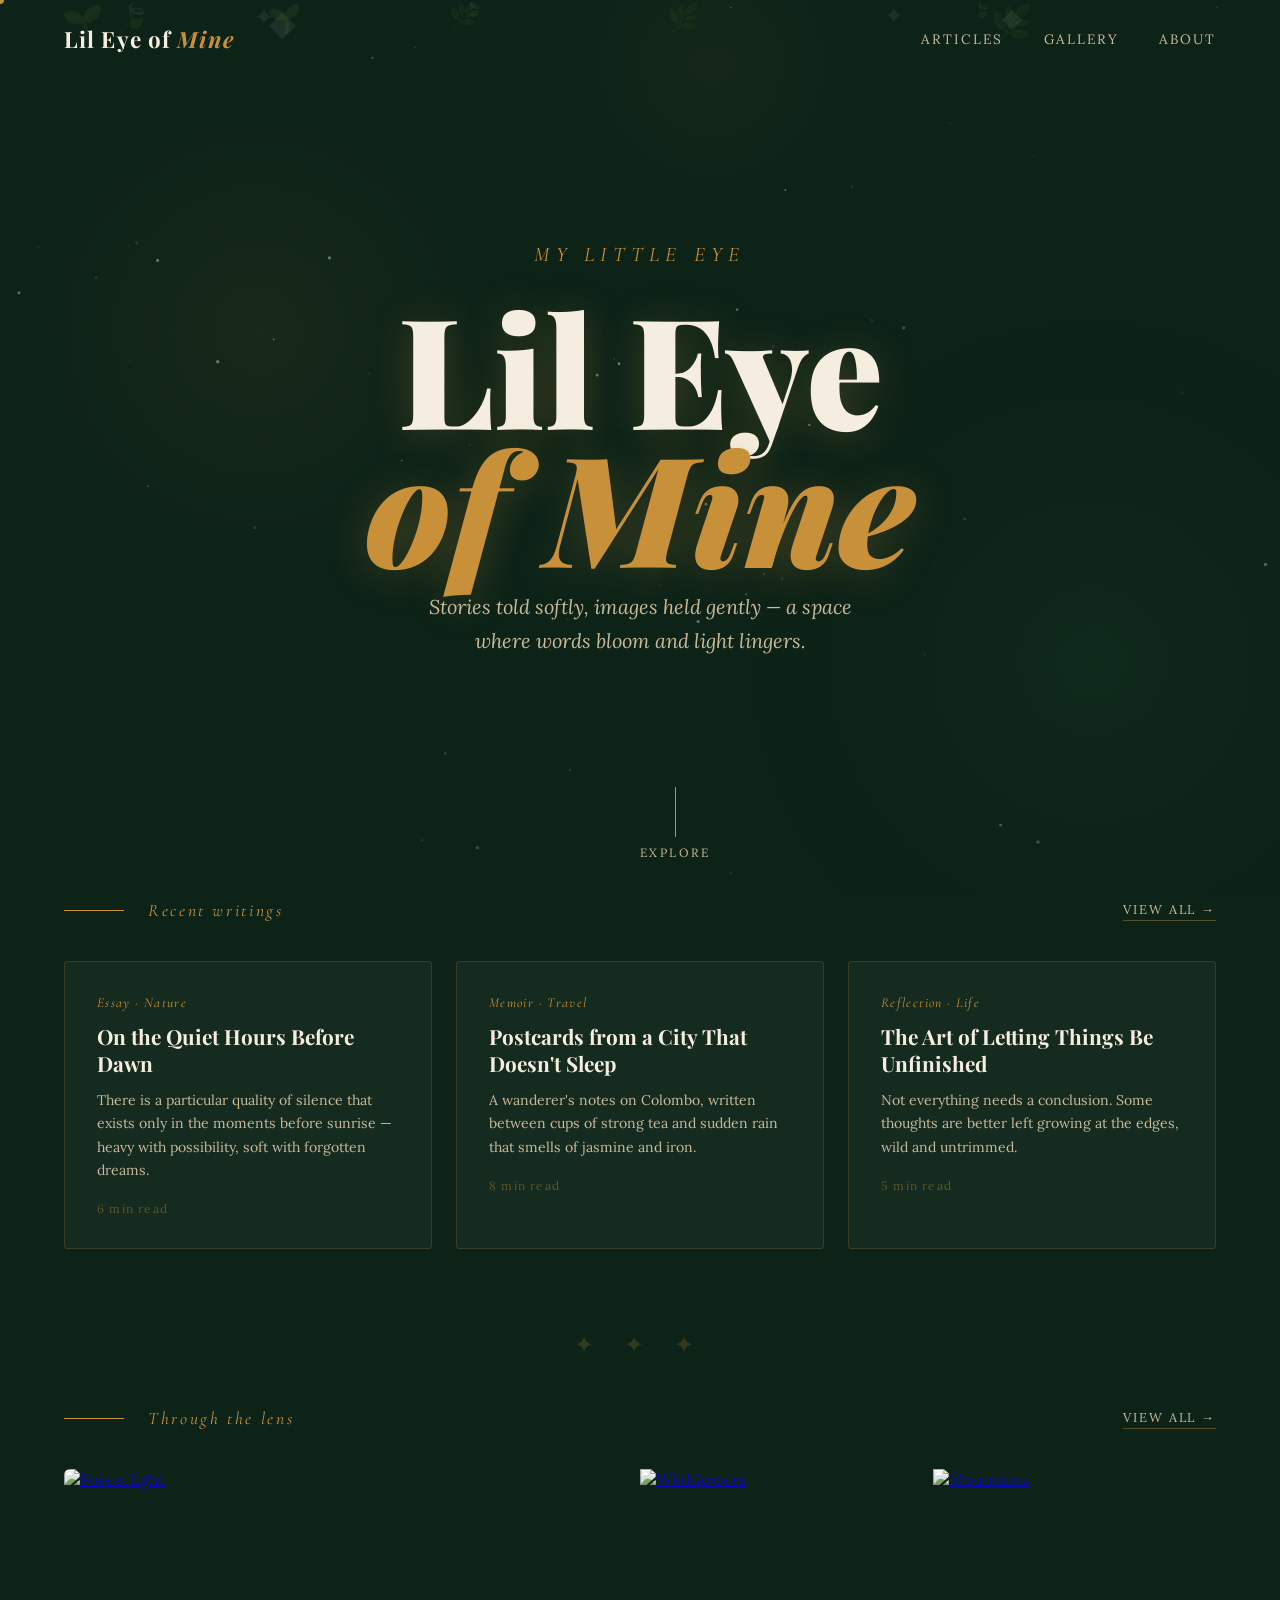
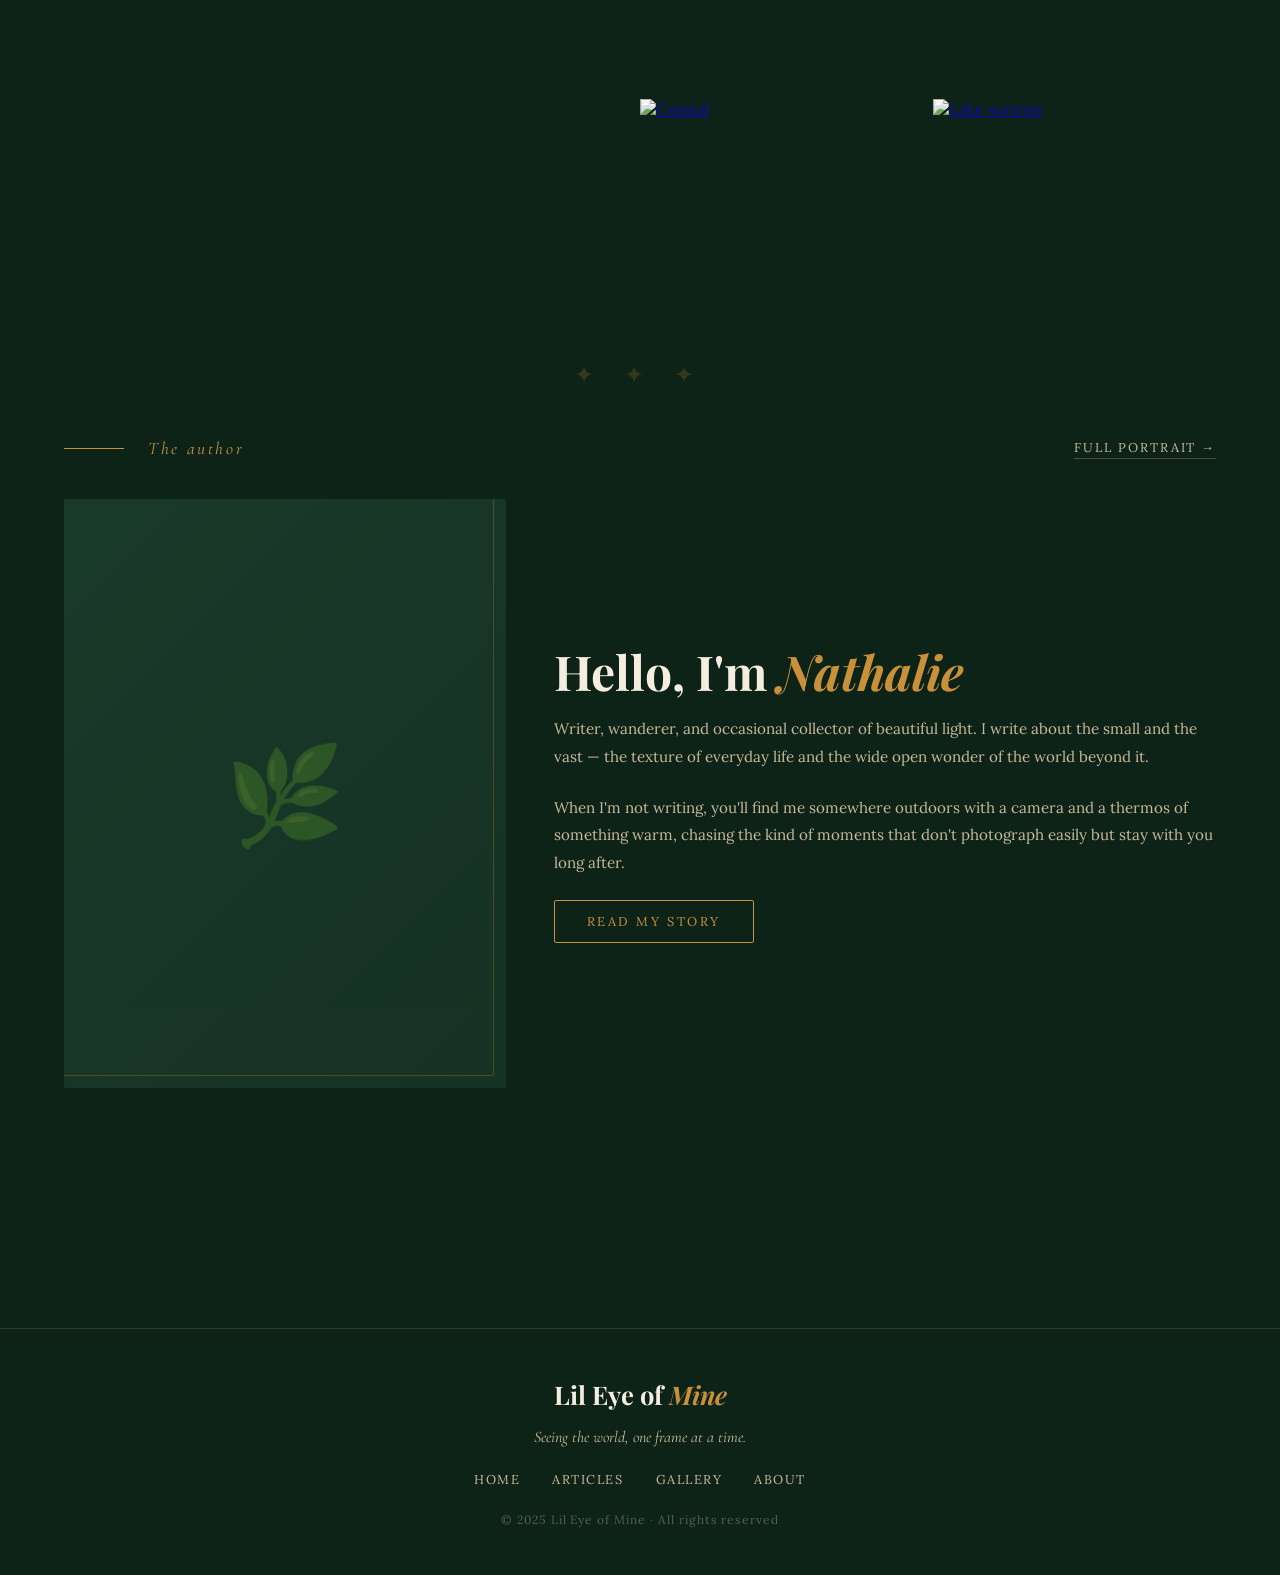
==== index.html @ 5d55c8c0 "deploy" ====
<!DOCTYPE html>
<html lang="en">
<head>
<meta charset="UTF-8">
<meta name="viewport" content="width=device-width, initial-scale=1.0">
<title>Lil Eye of Mine</title>
<link rel="preconnect" href="https://fonts.googleapis.com">
<link href="https://fonts.googleapis.com/css2?family=Playfair+Display:ital,wght@0,400;0,700;0,900;1,400;1,700&family=Lora:ital,wght@0,400;0,500;1,400&family=Cormorant+Garamond:ital,wght@0,300;1,300;1,400&display=swap" rel="stylesheet">
<link rel="stylesheet" href="shared.css">
<link rel="stylesheet" href="index.css">
</head>
<body>

<canvas id="bg-canvas"></canvas>

<div class="botanicals" id="botanicals"></div>

<nav class="nav" id="mainNav">
  <a href="index.html" class="nav-logo">Lil Eye of <span>Mine</span></a>
  <div class="nav-links">
    <a href="articles.html">Articles</a>
    <a href="gallery.html">Gallery</a>
    <a href="about.html">About</a>
  </div>
</nav>

<!-- HERO -->
<section class="hero">
  <p class="hero-eyebrow">My Little Eye</p>
  <h1 class="hero-title">Lil Eye<br><span>of Mine</span></h1>
  <p class="hero-subtitle">Stories told softly, images held gently — a space where words bloom and light lingers.</p>
  <div class="hero-scroll">
    <div class="scroll-line"></div>
    <span>Explore</span>
  </div>
</section>

<!-- CONTENT -->
<div class="home-sections">

  <!-- ARTICLES -->
  <div class="section-label">
    <span class="section-label-text">Recent writings</span>
    <a href="articles.html">View all →</a>
  </div>
  <div class="articles-grid">
    <a href="articles.html" class="article-card">
      <div class="article-tag">Essay · Nature</div>
      <div class="article-card-title">On the Quiet Hours Before Dawn</div>
      <div class="article-card-excerpt">There is a particular quality of silence that exists only in the moments before sunrise — heavy with possibility, soft with forgotten dreams.</div>
      <div class="article-read-time">6 min read</div>
    </a>
    <a href="articles.html" class="article-card">
      <div class="article-tag">Memoir · Travel</div>
      <div class="article-card-title">Postcards from a City That Doesn't Sleep</div>
      <div class="article-card-excerpt">A wanderer's notes on Colombo, written between cups of strong tea and sudden rain that smells of jasmine and iron.</div>
      <div class="article-read-time">8 min read</div>
    </a>
    <a href="articles.html" class="article-card">
      <div class="article-tag">Reflection · Life</div>
      <div class="article-card-title">The Art of Letting Things Be Unfinished</div>
      <div class="article-card-excerpt">Not everything needs a conclusion. Some thoughts are better left growing at the edges, wild and untrimmed.</div>
      <div class="article-read-time">5 min read</div>
    </a>
  </div>

  <div class="ornamental-divider">✦ ✦ ✦</div>

  <!-- GALLERY -->
  <div class="section-label">
    <span class="section-label-text">Through the lens</span>
    <a href="gallery.html">View all →</a>
  </div>
  <div class="gallery-strip">
    <a href="gallery.html" class="gallery-thumb">
      <img src="https://images.unsplash.com/photo-1441974231531-c6227db76b6e?w=600&q=80" alt="Forest light">
      <div class="gallery-thumb-overlay"><span>See gallery</span></div>
    </a>
    <a href="gallery.html" class="gallery-thumb">
      <img src="https://images.unsplash.com/photo-1465146344425-f00d5f5c8f07?w=400&q=80" alt="Wildflowers">
      <div class="gallery-thumb-overlay"><span>+</span></div>
    </a>
    <a href="gallery.html" class="gallery-thumb">
      <img src="https://images.unsplash.com/photo-1506905925346-21bda4d32df4?w=400&q=80" alt="Mountains">
      <div class="gallery-thumb-overlay"><span>+</span></div>
    </a>
    <a href="gallery.html" class="gallery-thumb">
      <img src="https://images.unsplash.com/photo-1500534314209-a25ddb2bd429?w=400&q=80" alt="Coastal">
      <div class="gallery-thumb-overlay"><span>+</span></div>
    </a>
    <a href="gallery.html" class="gallery-thumb">
      <img src="https://images.unsplash.com/photo-1476514525535-07fb3b4ae5f1?w=400&q=80" alt="Lake sunrise">
      <div class="gallery-thumb-overlay"><span>+</span></div>
    </a>
  </div>

  <div class="ornamental-divider">✦ ✦ ✦</div>

  <!-- ABOUT -->
  <div class="section-label">
    <span class="section-label-text">The author</span>
    <a href="about.html">Full portrait →</a>
  </div>
  <div class="about-preview">
    <div class="about-portrait">
      <div class="about-portrait-frame">
        <div class="portrait-placeholder">🌿</div>
      </div>
    </div>
    <div class="about-text">
      <h2>Hello, I'm <em>Nathalie</em></h2>
      <p>Writer, wanderer, and occasional collector of beautiful light. I write about the small and the vast — the texture of everyday life and the wide open wonder of the world beyond it.</p>
      <p>When I'm not writing, you'll find me somewhere outdoors with a camera and a thermos of something warm, chasing the kind of moments that don't photograph easily but stay with you long after.</p>
      <a href="about.html" class="btn-outline">Read my story</a>
    </div>
  </div>

</div>

<!-- FOOTER -->
<footer class="footer">
  <div class="footer-inner">
    <div class="footer-logo">Lil Eye of <span>Mine</span></div>
    <p class="footer-tagline">Seeing the world, one frame at a time.</p>
    <div class="footer-links">
      <a href="index.html">Home</a>
      <a href="articles.html">Articles</a>
      <a href="gallery.html">Gallery</a>
      <a href="about.html">About</a>
    </div>
    <p class="footer-copy">© 2025 Lil Eye of Mine · All rights reserved</p>
  </div>
</footer>

<script src="shared.js"></script>
<script>
// ── ANIMATED CANVAS BACKGROUND ──
const canvas = document.getElementById('bg-canvas');
const ctx = canvas.getContext('2d');

function resize() {
  canvas.width = window.innerWidth;
  canvas.height = window.innerHeight;
}
resize();
window.addEventListener('resize', resize);

// Particles
const particles = [];
for (let i = 0; i < 60; i++) {
  particles.push({
    x: Math.random() * window.innerWidth,
    y: Math.random() * window.innerHeight,
    r: Math.random() * 1.5 + 0.3,
    vx: (Math.random() - 0.5) * 0.3,
    vy: (Math.random() - 0.5) * 0.3,
    alpha: Math.random() * 0.4 + 0.05,
  });
}

// Orbs
const orbs = [
  { x: 0.2, y: 0.3, r: 350, hue: 'rgba(201,144,58,0.06)' },
  { x: 0.8, y: 0.7, r: 400, hue: 'rgba(26,80,50,0.15)' },
  { x: 0.5, y: 0.1, r: 250, hue: 'rgba(201,144,58,0.04)' },
];

let t = 0;
function draw() {
  ctx.clearRect(0, 0, canvas.width, canvas.height);
  ctx.fillStyle = '#0d2318';
  ctx.fillRect(0, 0, canvas.width, canvas.height);

  // Orbs
  orbs.forEach((o, i) => {
    const ox = canvas.width * o.x + Math.sin(t * 0.0004 + i) * 80;
    const oy = canvas.height * o.y + Math.cos(t * 0.0003 + i) * 60;
    const grad = ctx.createRadialGradient(ox, oy, 0, ox, oy, o.r);
    grad.addColorStop(0, o.hue);
    grad.addColorStop(1, 'transparent');
    ctx.fillStyle = grad;
    ctx.fillRect(0, 0, canvas.width, canvas.height);
  });

  // Stars/particles
  particles.forEach(p => {
    p.x += p.vx; p.y += p.vy;
    if (p.x < 0) p.x = canvas.width;
    if (p.x > canvas.width) p.x = 0;
    if (p.y < 0) p.y = canvas.height;
    if (p.y > canvas.height) p.y = 0;
    ctx.beginPath();
    ctx.arc(p.x, p.y, p.r, 0, Math.PI * 2);
    ctx.fillStyle = `rgba(245,237,224,${p.alpha})`;
    ctx.fill();
  });

  // Grain overlay
  ctx.fillStyle = `rgba(245,237,224,0.012)`;
  for (let i = 0; i < 200; i++) {
    ctx.fillRect(
      Math.random() * canvas.width,
      Math.random() * canvas.height,
      1, 1
    );
  }

  t++;
  requestAnimationFrame(draw);
}
draw();

// ── FLOATING LEAVES ──
const leafSymbols = ['🌿', '🍃', '🌱', '✦', '◆'];
const container = document.getElementById('botanicals');
for (let i = 0; i < 12; i++) {
  const el = document.createElement('div');
  el.className = 'leaf';
  el.textContent = leafSymbols[i % leafSymbols.length];
  el.style.cssText = `
    left: ${Math.random() * 100}%;
    font-size: ${Math.random() * 1.5 + 0.8}rem;
    animation-duration: ${Math.random() * 20 + 25}s;
    animation-delay: ${Math.random() * 20}s;
  `;
  container.appendChild(el);
}
</script>
</body>
</html>
---- shared.css ----
/* ═══════════════════════════════════════════
   LEAF & INK — Shared Stylesheet
   Palette: Forest Green · Warm Cream · Gold
   ═══════════════════════════════════════════ */

:root {
  --green-deep:   #0d2318;
  --green-mid:    #1a3a2a;
  --green-light:  #2a5540;
  --cream:        #f5ede0;
  --cream-muted:  #c8b99a;
  --gold:         #c9903a;
  --gold-dim:     rgba(201,144,58,0.4);
  --gold-glow:    rgba(201,144,58,0.15);
}

*, *::before, *::after { box-sizing: border-box; margin: 0; padding: 0; }

html { scroll-behavior: smooth; }

/* ── CUSTOM CURSOR ── */
* { cursor: none !important; }

.cursor-dot {
  position: fixed;
  top: 0; left: 0;
  width: 8px; height: 8px;
  background: var(--gold);
  border-radius: 50%;
  pointer-events: none;
  z-index: 9999;
  transform: translate(-50%, -50%);
  transition: transform 0.1s ease, background 0.3s ease, width 0.3s ease, height 0.3s ease;
  mix-blend-mode: normal;
}

.cursor-ring {
  position: fixed;
  top: 0; left: 0;
  width: 36px; height: 36px;
  border: 1px solid rgba(201,144,58,0.6);
  border-radius: 50%;
  pointer-events: none;
  z-index: 9998;
  transform: translate(-50%, -50%);
  transition: transform 0.12s ease, width 0.35s ease, height 0.35s ease,
              border-color 0.35s ease, background 0.35s ease;
}

/* Hover state — grows ring, dot pulses gold */
body.cursor-hover .cursor-dot {
  width: 10px; height: 10px;
  background: var(--cream);
}

body.cursor-hover .cursor-ring {
  width: 52px; height: 52px;
  border-color: var(--gold);
  background: rgba(201,144,58,0.07);
}

/* Click state */
body.cursor-click .cursor-dot {
  width: 6px; height: 6px;
  background: var(--cream);
}

body.cursor-click .cursor-ring {
  width: 22px; height: 22px;
  border-color: var(--cream);
  background: rgba(201,144,58,0.15);
}

body {
  background: var(--green-deep);
  color: var(--cream);
  font-family: 'Lora', serif;
  min-height: 100vh;
  overflow-x: hidden;
}

/* ── KEYFRAMES ── */
@keyframes fadeUp {
  to { opacity: 1; transform: translateY(0); }
}

@keyframes fadeIn {
  from { opacity: 0; }
  to   { opacity: 1; }
}

@keyframes shimmer {
  0%   { background-position: -200% center; }
  100% { background-position: 200% center; }
}

/* ── NAVIGATION ── */
.nav {
  position: fixed; top: 0; left: 0; right: 0; z-index: 100;
  display: flex; align-items: center; justify-content: space-between;
  padding: 1.5rem clamp(1.5rem, 5vw, 4rem);
  transition: background 0.4s, backdrop-filter 0.4s;
}

.nav.scrolled {
  background: rgba(13,35,24,0.92);
  backdrop-filter: blur(12px);
  border-bottom: 1px solid rgba(201,144,58,0.15);
}

.nav-logo {
  font-family: 'Playfair Display', serif;
  font-size: 1.4rem; font-weight: 700;
  color: var(--cream); text-decoration: none;
  letter-spacing: 0.05em;
}

.nav-logo span { color: var(--gold); font-style: italic; }

.nav-links {
  display: flex; gap: 2.5rem;
}

.nav-links a {
  font-family: 'Lora', serif;
  font-size: 0.85rem; letter-spacing: 0.15em;
  text-transform: uppercase; text-decoration: none;
  color: var(--cream-muted); transition: color 0.3s;
  position: relative;
}

.nav-links a::after {
  content: ''; position: absolute; bottom: -4px; left: 0; right: 0;
  height: 1px; background: var(--gold);
  transform: scaleX(0); transform-origin: left;
  transition: transform 0.3s ease;
}

.nav-links a:hover { color: var(--cream); }
.nav-links a:hover::after { transform: scaleX(1); }

/* ── PAGE HEADER ── */
.page-header {
  position: relative; z-index: 2;
  padding: 10rem clamp(1.5rem, 5vw, 6rem) 4rem;
  max-width: 1300px; margin: 0 auto;
  text-align: center;
}

.page-header-tag {
  font-family: 'Cormorant Garamond', serif;
  font-style: italic; font-size: 1.1rem;
  color: var(--gold); letter-spacing: 0.25em;
  display: block; margin-bottom: 1rem;
}

.page-header h1 {
  font-family: 'Playfair Display', serif;
  font-size: clamp(3rem, 8vw, 6rem);
  font-weight: 900; color: var(--cream);
  line-height: 1.0; margin-bottom: 1rem;
}

.page-header p {
  font-family: 'Lora', serif;
  font-style: italic; font-size: 1.1rem;
  color: var(--cream-muted); max-width: 520px;
  margin: 0 auto; line-height: 1.7;
}

/* ── FOOTER ── */
.footer {
  position: relative; z-index: 2;
  border-top: 1px solid rgba(201,144,58,0.2);
  margin-top: 4rem;
  padding: 3rem clamp(1.5rem, 5vw, 4rem);
}

.footer-inner {
  max-width: 1300px; margin: 0 auto;
  display: flex; flex-direction: column; align-items: center;
  gap: 1rem; text-align: center;
}

.footer-logo {
  font-family: 'Playfair Display', serif;
  font-size: 1.6rem; font-weight: 700; color: var(--cream);
}

.footer-logo span { color: var(--gold); font-style: italic; }

.footer-tagline {
  font-family: 'Cormorant Garamond', serif;
  font-style: italic; font-size: 1rem;
  color: var(--cream-muted);
}

.footer-links {
  display: flex; gap: 2rem; flex-wrap: wrap; justify-content: center;
  margin: 0.5rem 0;
}

.footer-links a {
  font-family: 'Lora', serif; font-size: 0.8rem;
  letter-spacing: 0.12em; text-transform: uppercase;
  color: var(--cream-muted); text-decoration: none;
  transition: color 0.3s;
}

.footer-links a:hover { color: var(--gold); }

.footer-copy {
  font-family: 'Lora', serif; font-size: 0.75rem;
  color: rgba(200,185,154,0.4); letter-spacing: 0.08em;
}

/* ── STATIC BG (non-homepage) ── */
.static-bg {
  position: fixed; inset: 0; z-index: 0;
  background:
    radial-gradient(ellipse 80% 60% at 15% 20%, rgba(201,144,58,0.07) 0%, transparent 60%),
    radial-gradient(ellipse 60% 80% at 85% 80%, rgba(26,80,50,0.15) 0%, transparent 60%),
    var(--green-deep);
}

/* ── UTILITY ── */
.visually-hidden { position: absolute; width: 1px; height: 1px; overflow: hidden; clip: rect(0,0,0,0); }

/* ── SCROLL REVEAL ── */
.reveal {
  opacity: 0; transform: translateY(28px);
  transition: opacity 0.8s ease, transform 0.8s ease;
}

.reveal.visible { opacity: 1; transform: translateY(0); }

/* ══════════════════════════════════════
   FAT BEE FOLLOWER
   ══════════════════════════════════════ */

.bee-follower {
  position: fixed;
  pointer-events: none;
  z-index: 9997;
  transition: opacity 0.4s;
  transform: translate(-50%, -50%);
}

.bee-body {
  position: relative;
  width: 38px;
  height: 38px;
  display: flex;
  align-items: center;
  justify-content: center;
}

/* ── WINGS ── */
.bee-wing {
  position: absolute;
  width: 20px;
  height: 13px;
  background: rgba(220, 240, 255, 0.78);
  border-radius: 50% 50% 50% 50% / 60% 60% 40% 40%;
  border: 1px solid rgba(180, 220, 255, 0.5);
  top: -6px;
  animation: wingFlap 0.13s ease-in-out infinite alternate;
  transform-origin: bottom center;
}

.bee-wing-l {
  left: 0px;
  transform-origin: bottom right;
  animation-name: wingFlapL;
}

.bee-wing-r {
  right: 0px;
  transform-origin: bottom left;
  animation-name: wingFlapR;
}

@keyframes wingFlapL {
  from { transform: rotate(-25deg) scaleY(1);   }
  to   { transform: rotate(-5deg)  scaleY(0.75); }
}

@keyframes wingFlapR {
  from { transform: rotate(25deg)  scaleY(1);   }
  to   { transform: rotate(5deg)   scaleY(0.75); }
}

/* ── TORSO ── */
.bee-torso {
  position: relative;
  width: 26px;
  height: 30px;
  background: #f5c842;
  border-radius: 50% 50% 45% 45% / 55% 55% 50% 50%;
  display: flex;
  flex-direction: column;
  align-items: center;
  justify-content: center;
  gap: 3px;
  box-shadow:
    inset 0 3px 6px rgba(255,255,255,0.35),
    inset 0 -3px 5px rgba(180,110,0,0.25),
    0 2px 8px rgba(0,0,0,0.25);
  overflow: visible;
  margin-top: 4px;
}

/* ── STRIPES ── */
.bee-stripe {
  width: 80%;
  height: 4px;
  background: #2a1a00;
  border-radius: 2px;
  opacity: 0.85;
}

/* ── FACE ── */
.bee-face {
  position: absolute;
  top: 4px;
  display: flex;
  gap: 5px;
  align-items: center;
  justify-content: center;
  width: 100%;
}

.bee-eye {
  width: 5px;
  height: 6px;
  background: #1a1000;
  border-radius: 50%;
  position: relative;
}

/* Cute eye shine */
.bee-eye::after {
  content: '';
  position: absolute;
  top: 1px; right: 1px;
  width: 2px; height: 2px;
  background: rgba(255,255,255,0.9);
  border-radius: 50%;
}

/* ── STINGER ── */
.bee-stinger {
  position: absolute;
  bottom: -5px;
  width: 5px;
  height: 6px;
  background: #c89a20;
  border-radius: 0 0 40% 40%;
  clip-path: polygon(20% 0%, 80% 0%, 50% 100%);
}

/* ── IDLE — tiny spin in place ── */
.bee-idle .bee-body {
  animation: beeIdle 2.5s ease-in-out infinite;
}

@keyframes beeIdle {
  0%   { transform: rotate(0deg)   translateY(0);   }
  25%  { transform: rotate(8deg)   translateY(-3px); }
  50%  { transform: rotate(-8deg)  translateY(2px);  }
  75%  { transform: rotate(5deg)   translateY(-2px); }
  100% { transform: rotate(0deg)   translateY(0);   }
}
---- index.css ----
/* ── CANVAS BACKGROUND ── */
#bg-canvas {
  position: fixed; inset: 0; z-index: 0;
  pointer-events: none;
}

/* ── HERO ── */
.hero {
  position: relative; z-index: 2;
  min-height: 100vh;
  display: flex; flex-direction: column;
  align-items: center; justify-content: center;
  text-align: center;
  padding: 2rem;
  overflow: hidden;
}

.hero-eyebrow {
  font-family: 'Cormorant Garamond', serif;
  font-style: italic;
  font-size: clamp(1rem, 2vw, 1.3rem);
  color: var(--gold);
  letter-spacing: 0.3em;
  text-transform: uppercase;
  opacity: 0;
  transform: translateY(20px);
  animation: fadeUp 1s ease 0.3s forwards;
}

.hero-title {
  font-family: 'Playfair Display', serif;
  font-size: clamp(4rem, 12vw, 10rem);
  font-weight: 900;
  line-height: 0.9;
  color: var(--cream);
  margin: 0.2em 0 0.1em;
  opacity: 0;
  transform: translateY(30px);
  animation: fadeUp 1.2s ease 0.6s forwards;
  text-shadow: 0 4px 40px rgba(201,144,58,0.25);
}

.hero-title span {
  color: var(--gold);
  font-style: italic;
}

.hero-subtitle {
  font-family: 'Lora', serif;
  font-style: italic;
  font-size: clamp(1rem, 2vw, 1.25rem);
  color: var(--cream-muted);
  max-width: 480px;
  line-height: 1.7;
  opacity: 0;
  animation: fadeUp 1s ease 1s forwards;
}

.hero-scroll {
  position: absolute; bottom: 2.5rem; left: 50%; transform: translateX(-50%);
  display: flex; flex-direction: column; align-items: center; gap: 0.5rem;
  color: var(--cream-muted); font-size: 0.75rem;
  letter-spacing: 0.2em; text-transform: uppercase;
  font-family: 'Lora', serif;
  opacity: 0; animation: fadeUp 1s ease 1.6s forwards;
}

.scroll-line {
  width: 1px; height: 50px; background: var(--gold);
  animation: scrollPulse 2s ease-in-out infinite;
}

@keyframes scrollPulse {
  0%, 100% { opacity: 0.3; transform: scaleY(1); }
  50% { opacity: 1; transform: scaleY(1.3); }
}

/* ── FLOATING BOTANICALS ── */
.botanicals {
  position: fixed; inset: 0; z-index: 1; pointer-events: none; overflow: hidden;
}

.leaf {
  position: absolute;
  font-size: 2rem;
  opacity: 0.07;
  animation: floatLeaf linear infinite;
  transform-origin: center;
}

@keyframes floatLeaf {
  0% { transform: translateY(110vh) rotate(0deg); opacity: 0; }
  10% { opacity: 0.07; }
  90% { opacity: 0.07; }
  100% { transform: translateY(-10vh) rotate(360deg); opacity: 0; }
}

/* ── SECTIONS ── */
.home-sections {
  position: relative; z-index: 2;
  padding: 0 clamp(1.5rem, 5vw, 6rem) 6rem;
  max-width: 1300px; margin: 0 auto;
}

.section-label {
  display: flex; align-items: center; gap: 1.5rem;
  margin-bottom: 2.5rem;
}

.section-label::before {
  content: ''; flex: 0 0 60px; height: 1px; background: var(--gold);
}

.section-label-text {
  font-family: 'Cormorant Garamond', serif;
  font-style: italic; font-size: 1.1rem;
  color: var(--gold); letter-spacing: 0.15em;
}

.section-label a {
  margin-left: auto;
  font-family: 'Lora', serif; font-size: 0.8rem;
  color: var(--cream-muted); text-decoration: none;
  letter-spacing: 0.15em; text-transform: uppercase;
  border-bottom: 1px solid var(--gold-dim);
  padding-bottom: 2px;
  transition: color 0.3s, border-color 0.3s;
}

.section-label a:hover { color: var(--gold); border-color: var(--gold); }

/* ── ARTICLES PREVIEW ── */
.articles-grid {
  display: grid;
  grid-template-columns: repeat(auto-fill, minmax(280px, 1fr));
  gap: 1.5rem;
  margin-bottom: 5rem;
}

.article-card {
  background: rgba(245,237,224,0.04);
  border: 1px solid rgba(201,144,58,0.2);
  border-radius: 4px;
  padding: 2rem;
  cursor: pointer;
  transition: transform 0.4s ease, background 0.4s ease, border-color 0.4s ease;
  position: relative; overflow: hidden;
  text-decoration: none; display: block;
}

.article-card::before {
  content: ''; position: absolute;
  top: 0; left: 0; right: 0; height: 2px;
  background: linear-gradient(90deg, transparent, var(--gold), transparent);
  transform: scaleX(0); transition: transform 0.5s ease;
}

.article-card:hover { transform: translateY(-6px); background: rgba(201,144,58,0.06); border-color: var(--gold); }
.article-card:hover::before { transform: scaleX(1); }

.article-tag {
  font-family: 'Cormorant Garamond', serif;
  font-style: italic; font-size: 0.85rem;
  color: var(--gold); margin-bottom: 0.75rem;
  letter-spacing: 0.1em;
}

.article-card-title {
  font-family: 'Playfair Display', serif;
  font-size: 1.3rem; font-weight: 700;
  color: var(--cream); line-height: 1.3;
  margin-bottom: 0.75rem;
}

.article-card-excerpt {
  font-family: 'Lora', serif;
  font-size: 0.88rem; color: var(--cream-muted);
  line-height: 1.65;
}

.article-read-time {
  font-family: 'Lora', serif; font-size: 0.75rem;
  color: var(--gold-dim); margin-top: 1.2rem;
  letter-spacing: 0.1em;
}

/* ── GALLERY PREVIEW ── */
.gallery-strip {
  display: grid;
  grid-template-columns: 2fr 1fr 1fr;
  grid-template-rows: 220px 180px;
  gap: 10px;
  margin-bottom: 5rem;
  border-radius: 6px; overflow: hidden;
}

.gallery-thumb {
  overflow: hidden; cursor: pointer;
  position: relative; background: var(--green-deep);
}

.gallery-thumb:first-child {
  grid-row: 1 / 3;
}

.gallery-thumb::after {
  content: ''; position: absolute; inset: 0;
  background: linear-gradient(to top, rgba(26,58,42,0.7), transparent);
  opacity: 0; transition: opacity 0.4s;
}

.gallery-thumb:hover::after { opacity: 1; }

.gallery-thumb img {
  width: 100%; height: 100%; object-fit: cover;
  transition: transform 0.6s ease; display: block;
  filter: sepia(20%) saturate(0.9);
}

.gallery-thumb:hover img { transform: scale(1.08); filter: sepia(0%) saturate(1.1); }

.gallery-thumb-overlay {
  position: absolute; inset: 0; z-index: 2;
  display: flex; align-items: center; justify-content: center;
  opacity: 0; transition: opacity 0.4s;
}

.gallery-thumb:hover .gallery-thumb-overlay { opacity: 1; }

.gallery-thumb-overlay span {
  font-family: 'Cormorant Garamond', serif;
  font-style: italic; font-size: 1rem;
  color: var(--cream); letter-spacing: 0.2em;
}

/* ── ABOUT PREVIEW ── */
.about-preview {
  display: grid; grid-template-columns: 1fr 1.5fr;
  gap: 3rem; align-items: center;
  margin-bottom: 5rem;
}

.about-portrait {
  position: relative;
}

.about-portrait-frame {
  width: 100%; aspect-ratio: 3/4;
  background: var(--green-mid);
  border-radius: 2px; overflow: hidden;
  position: relative;
}

.about-portrait-frame::before {
  content: ''; position: absolute;
  top: -12px; left: -12px; right: 12px; bottom: 12px;
  border: 1px solid var(--gold-dim); border-radius: 2px; z-index: 0;
}

.portrait-placeholder {
  width: 100%; height: 100%;
  display: flex; align-items: center; justify-content: center;
  font-size: 6rem; opacity: 0.3;
  background: linear-gradient(135deg, var(--green-mid), var(--green-deep));
}

.about-text h2 {
  font-family: 'Playfair Display', serif;
  font-size: clamp(2rem, 4vw, 3rem);
  color: var(--cream); margin-bottom: 1rem;
  line-height: 1.15;
}

.about-text h2 em { color: var(--gold); font-style: italic; }

.about-text p {
  font-family: 'Lora', serif;
  color: var(--cream-muted); line-height: 1.8;
  font-size: 0.95rem; margin-bottom: 1.5rem;
}

.btn-outline {
  display: inline-block;
  font-family: 'Lora', serif;
  font-size: 0.8rem; letter-spacing: 0.2em;
  text-transform: uppercase; text-decoration: none;
  color: var(--gold); border: 1px solid var(--gold);
  padding: 0.75rem 2rem; border-radius: 2px;
  transition: background 0.3s, color 0.3s;
}

.btn-outline:hover { background: var(--gold); color: var(--green-deep); }

/* ── DIVIDER ── */
.ornamental-divider {
  text-align: center; color: var(--gold-dim);
  font-size: 1.5rem; margin: 0 0 3rem;
  letter-spacing: 0.5em; opacity: 0.5;
}

@media (max-width: 768px) {
  .gallery-strip { grid-template-columns: 1fr 1fr; grid-template-rows: 160px 160px 160px; }
  .gallery-thumb:first-child { grid-row: auto; }
  .about-preview { grid-template-columns: 1fr; }
  .about-portrait { max-width: 280px; margin: 0 auto; }
}
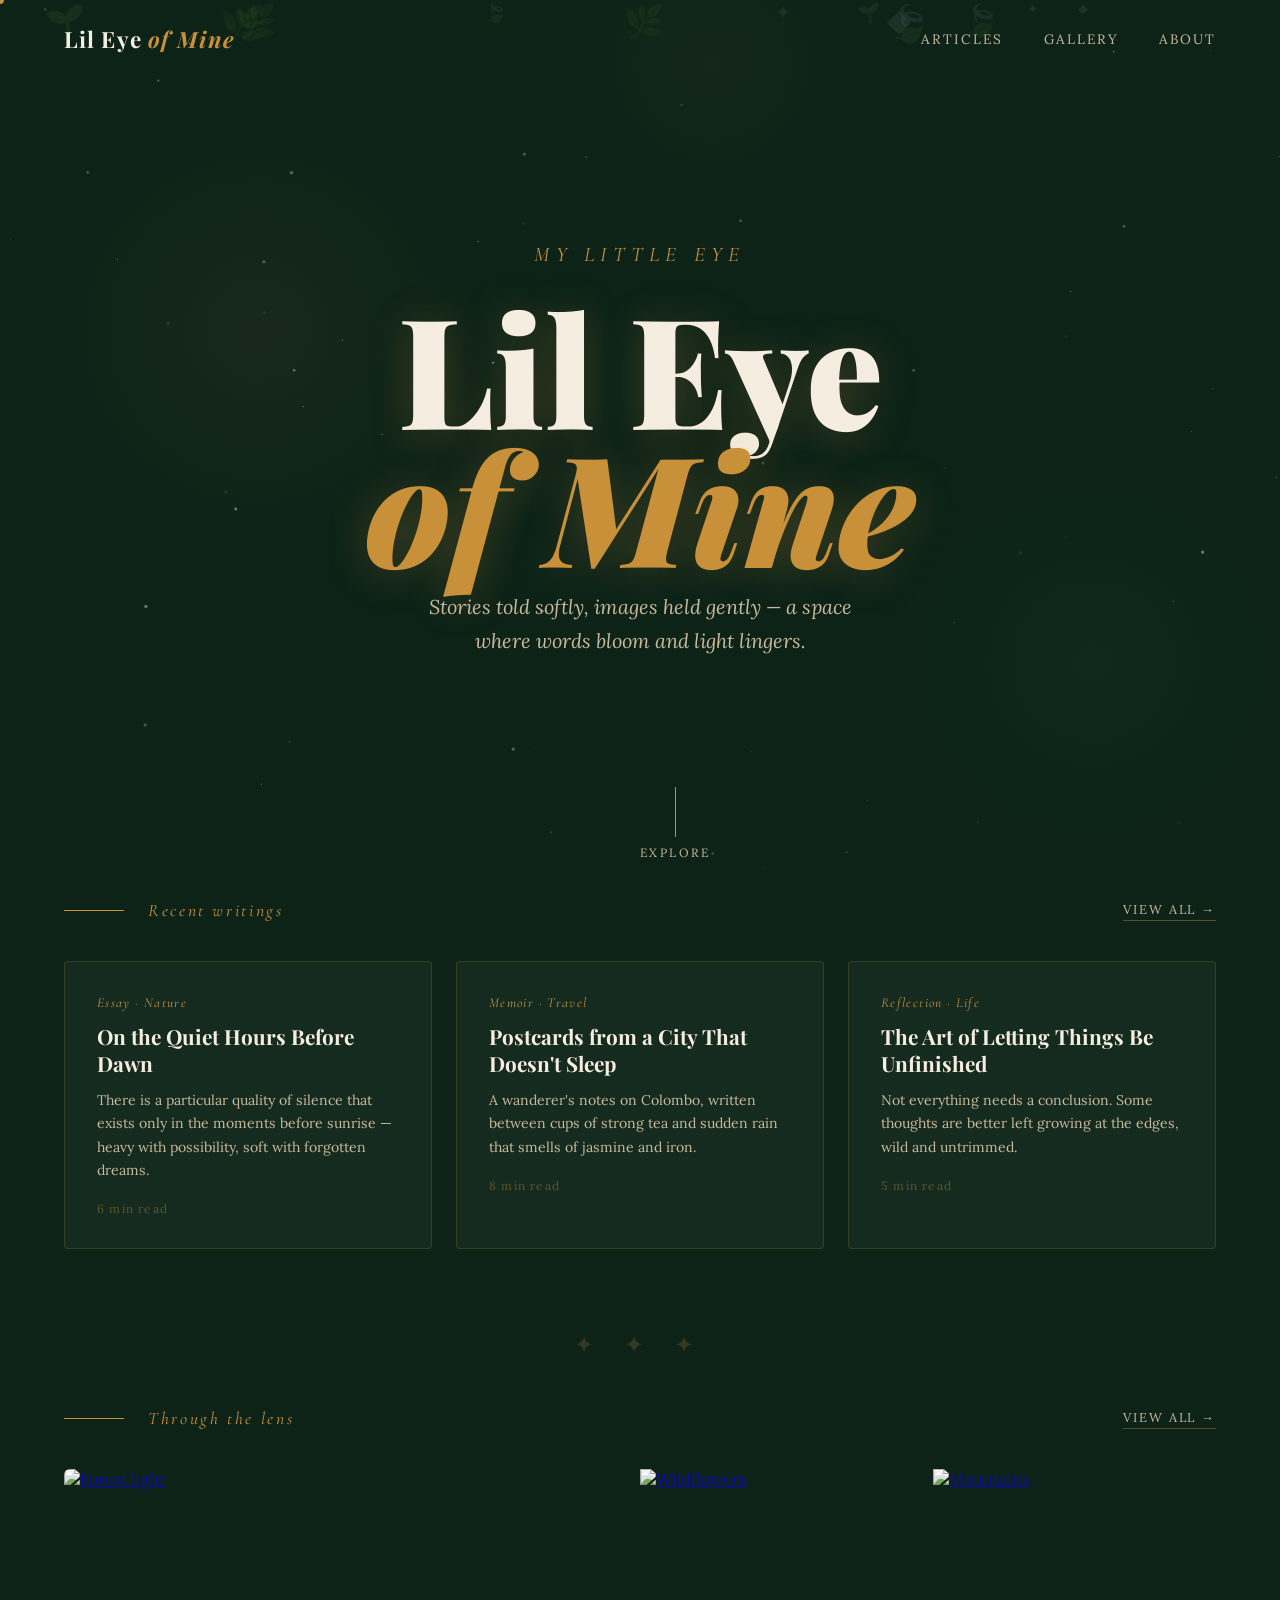
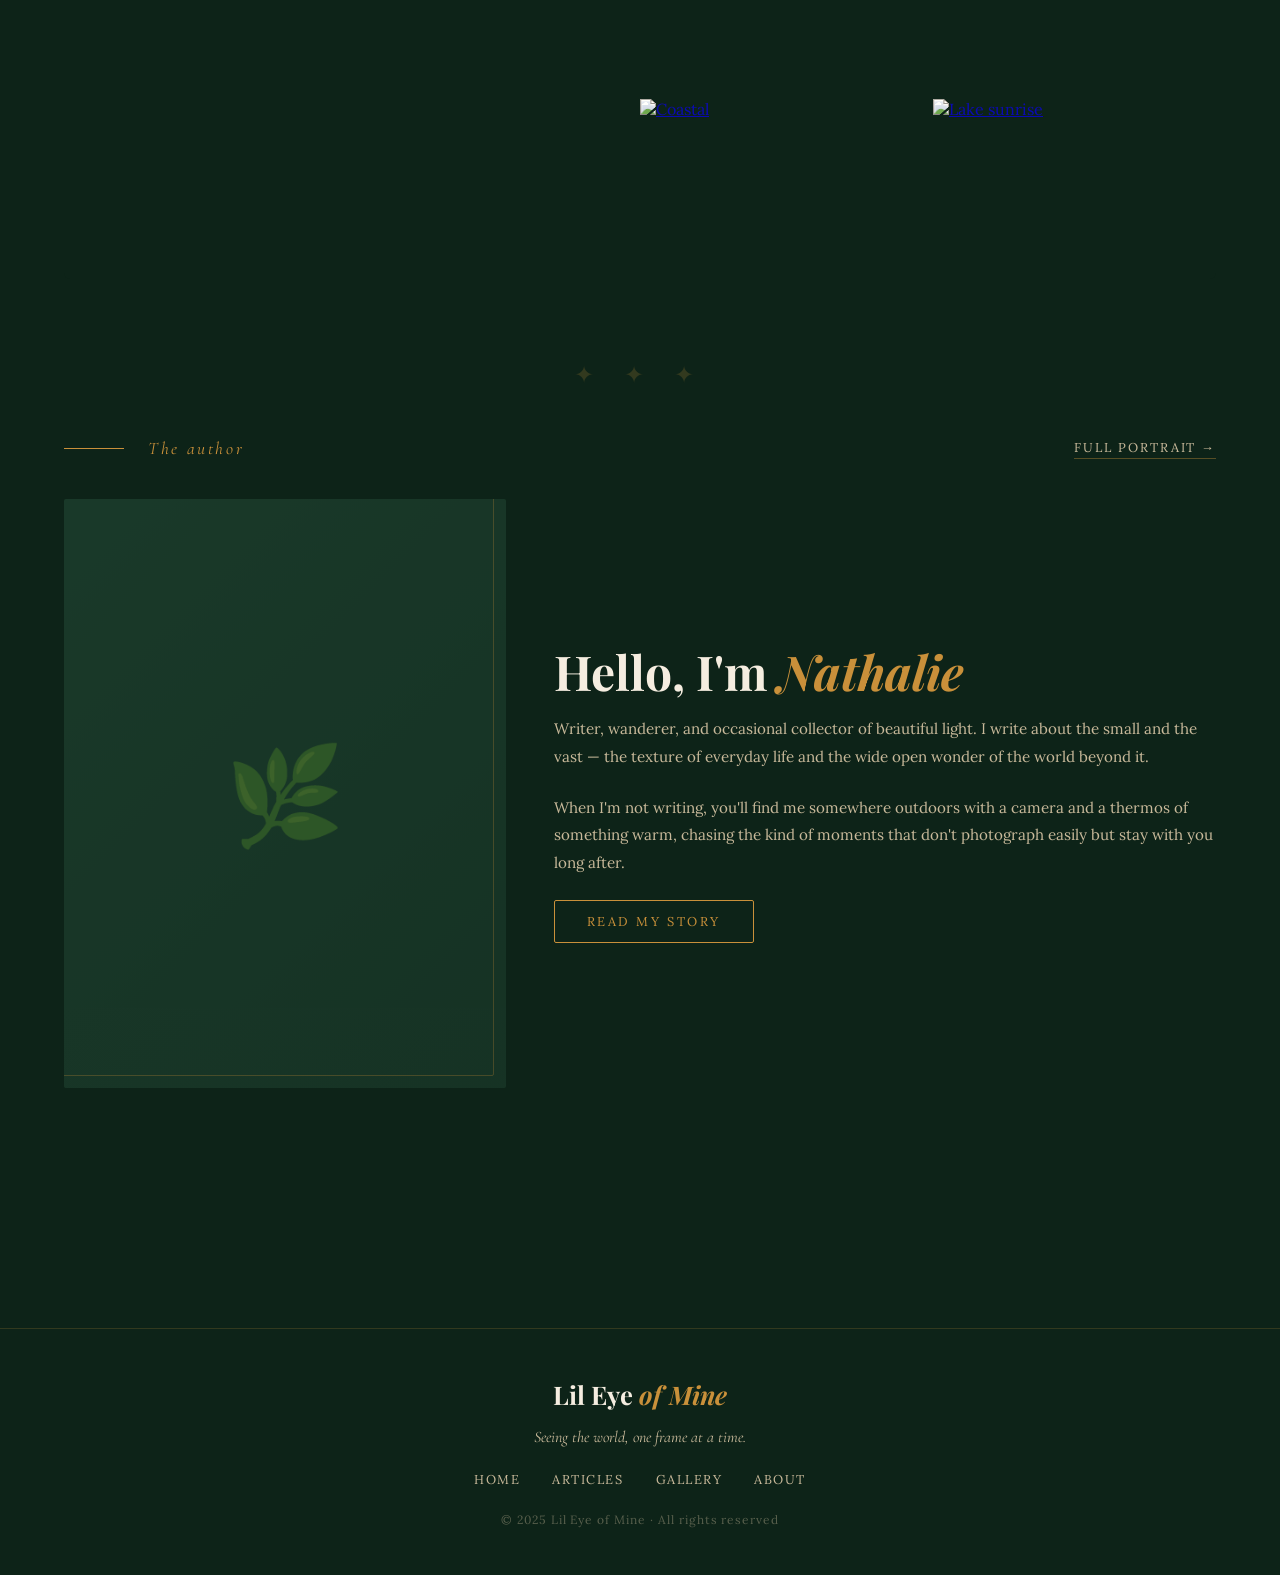
==== commit 0901f34b: "nav, footer font color change ("of mine")" ====
--- a/index.html
+++ b/index.html
@@ -16,7 +16,7 @@
 <div class="botanicals" id="botanicals"></div>
 
 <nav class="nav" id="mainNav">
-  <a href="index.html" class="nav-logo">Lil Eye of <span>Mine</span></a>
+  <a href="index.html" class="nav-logo">Lil Eye <span>of Mine</span></a>
   <div class="nav-links">
     <a href="articles.html">Articles</a>
     <a href="gallery.html">Gallery</a>
@@ -120,7 +120,7 @@
 <!-- FOOTER -->
 <footer class="footer">
   <div class="footer-inner">
-    <div class="footer-logo">Lil Eye of <span>Mine</span></div>
+    <div class="footer-logo">Lil Eye <span>of Mine</span></div>
     <p class="footer-tagline">Seeing the world, one frame at a time.</p>
     <div class="footer-links">
       <a href="index.html">Home</a>
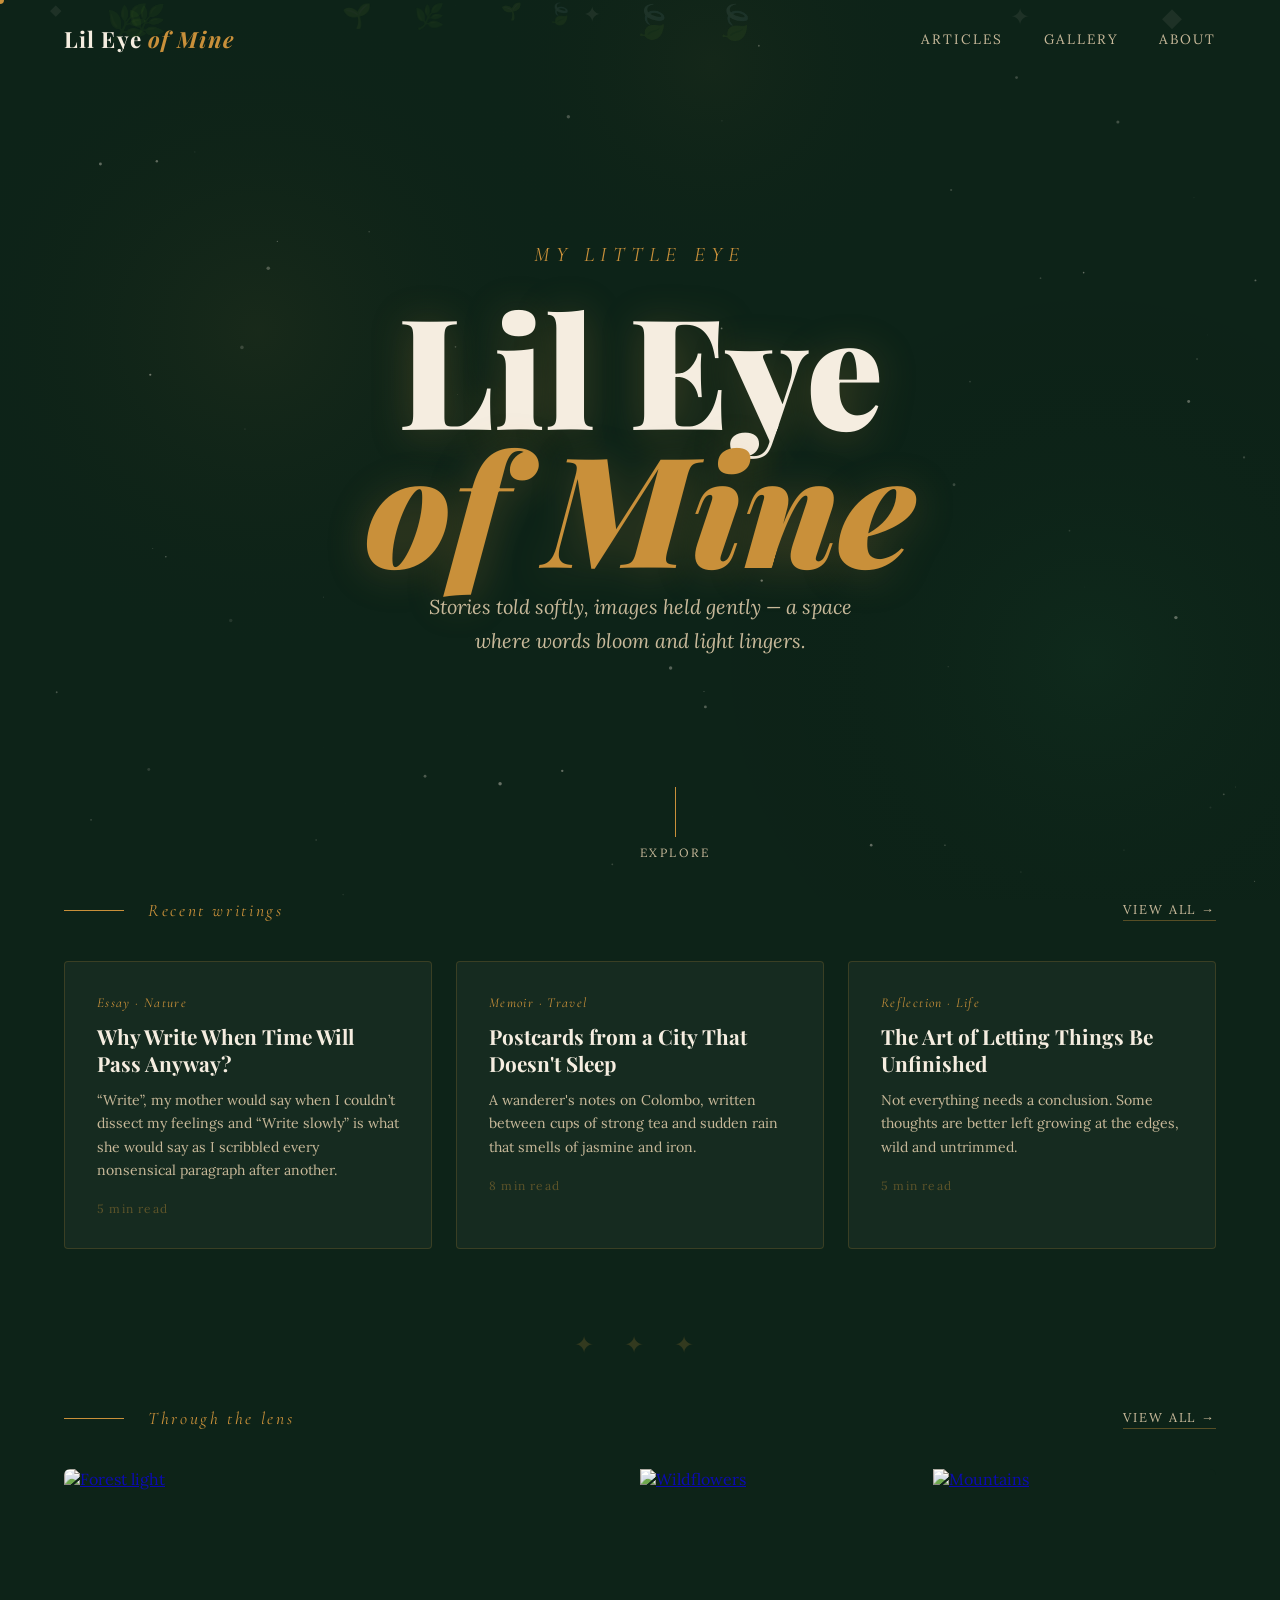
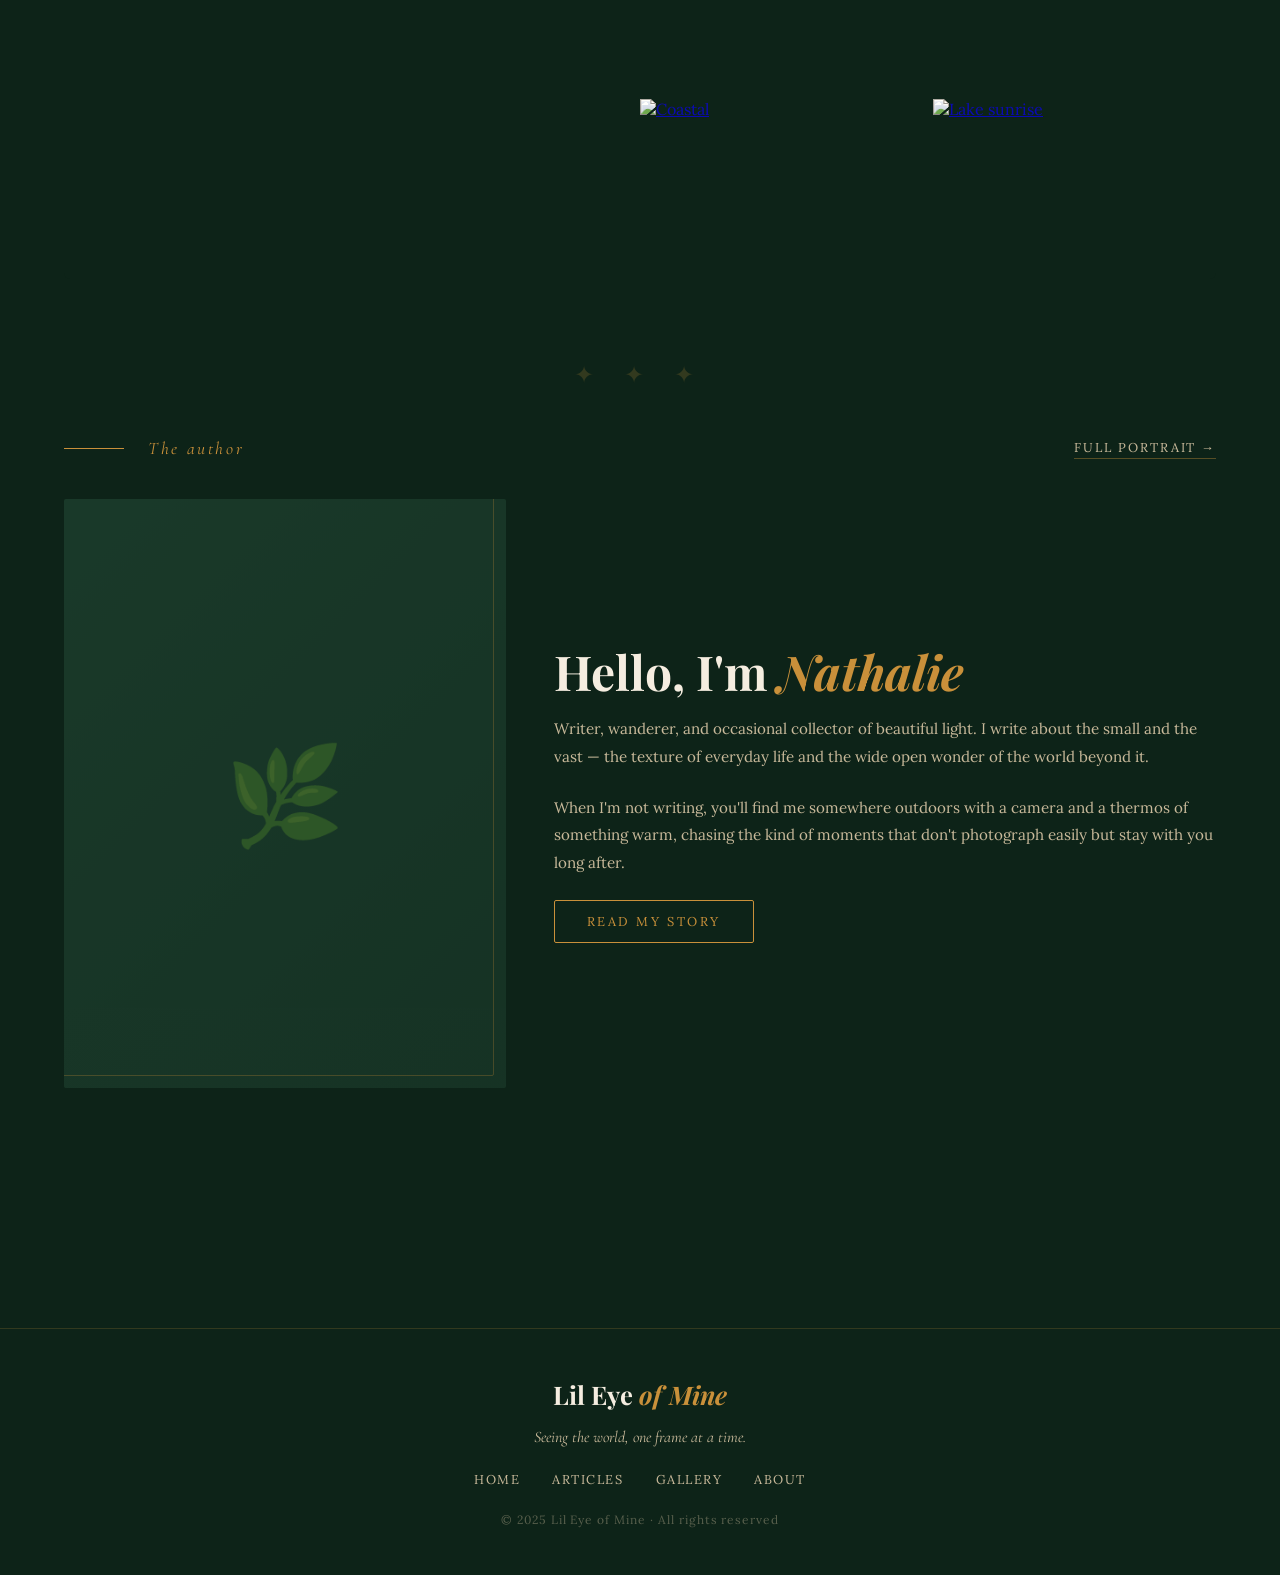
==== commit 6dcfe3ed: "Article 1("Why Write When Time Will Pass Anyway?"). deployed" ====
--- a/index.html
+++ b/index.html
@@ -46,9 +46,9 @@
   <div class="articles-grid">
     <a href="articles.html" class="article-card">
       <div class="article-tag">Essay · Nature</div>
-      <div class="article-card-title">On the Quiet Hours Before Dawn</div>
-      <div class="article-card-excerpt">There is a particular quality of silence that exists only in the moments before sunrise — heavy with possibility, soft with forgotten dreams.</div>
-      <div class="article-read-time">6 min read</div>
+      <div class="article-card-title">Why Write When Time Will Pass Anyway?</div>
+      <div class="article-card-excerpt">“Write”, my mother would say when I couldn’t dissect my feelings and “Write slowly” is what she would say as I scribbled every nonsensical paragraph after another.</div>
+      <div class="article-read-time">5 min read</div>
     </a>
     <a href="articles.html" class="article-card">
       <div class="article-tag">Memoir · Travel</div>
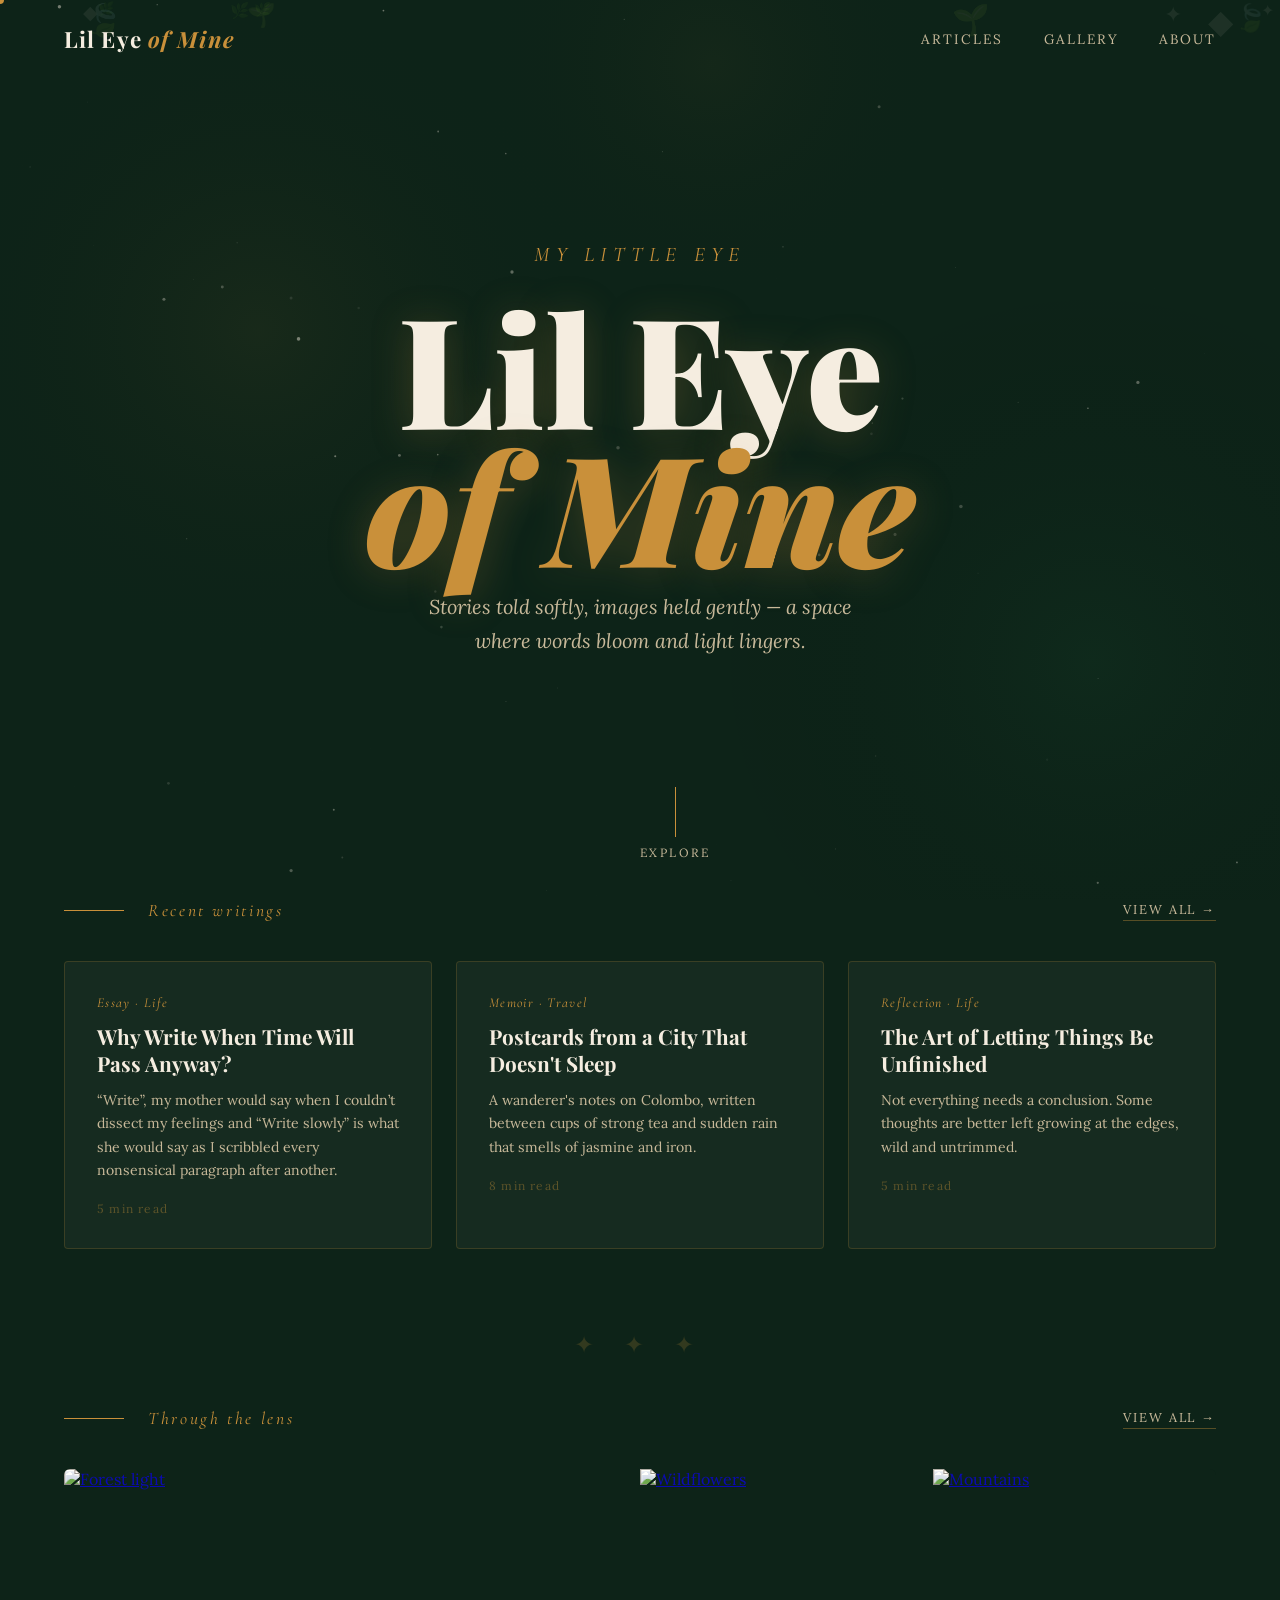
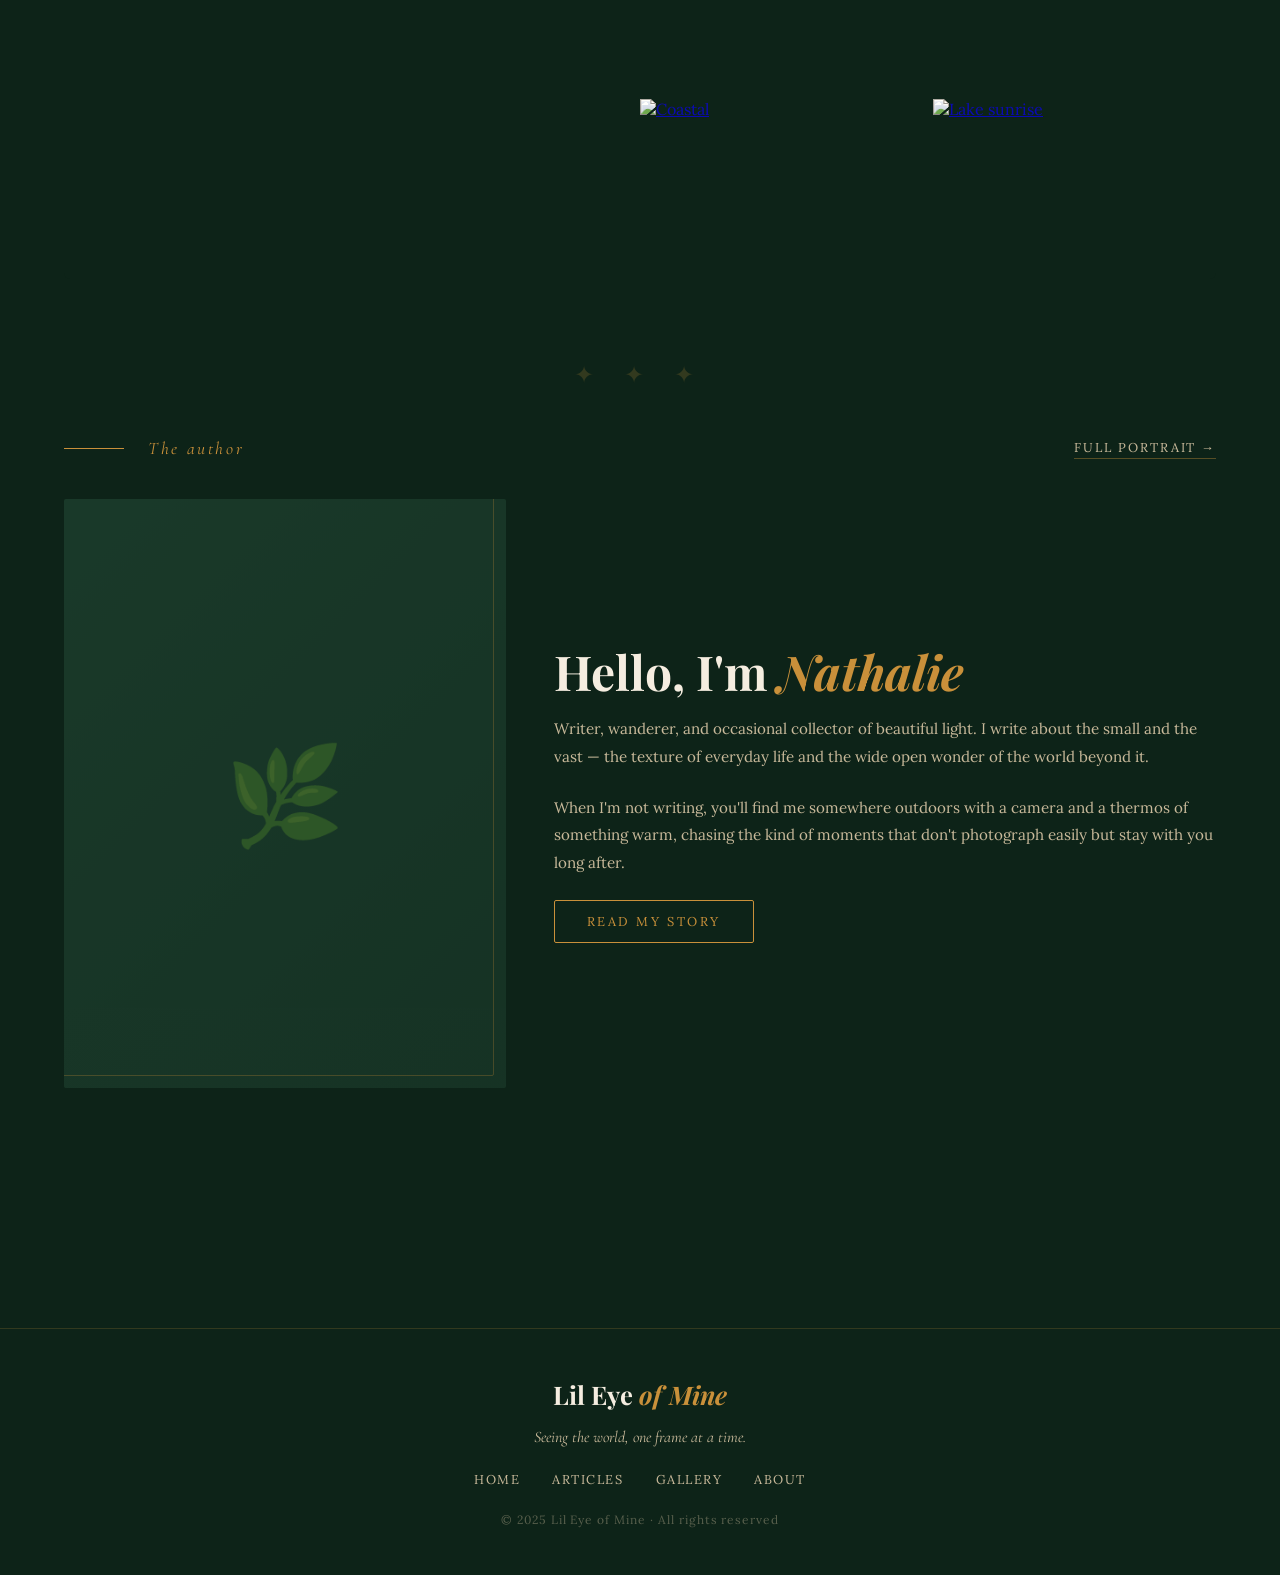
==== commit 870f3958: "article1.index article tag update" ====
--- a/index.html
+++ b/index.html
@@ -45,7 +45,7 @@
   </div>
   <div class="articles-grid">
     <a href="articles.html" class="article-card">
-      <div class="article-tag">Essay · Nature</div>
+      <div class="article-tag">Essay · Life</div>
       <div class="article-card-title">Why Write When Time Will Pass Anyway?</div>
       <div class="article-card-excerpt">“Write”, my mother would say when I couldn’t dissect my feelings and “Write slowly” is what she would say as I scribbled every nonsensical paragraph after another.</div>
       <div class="article-read-time">5 min read</div>
